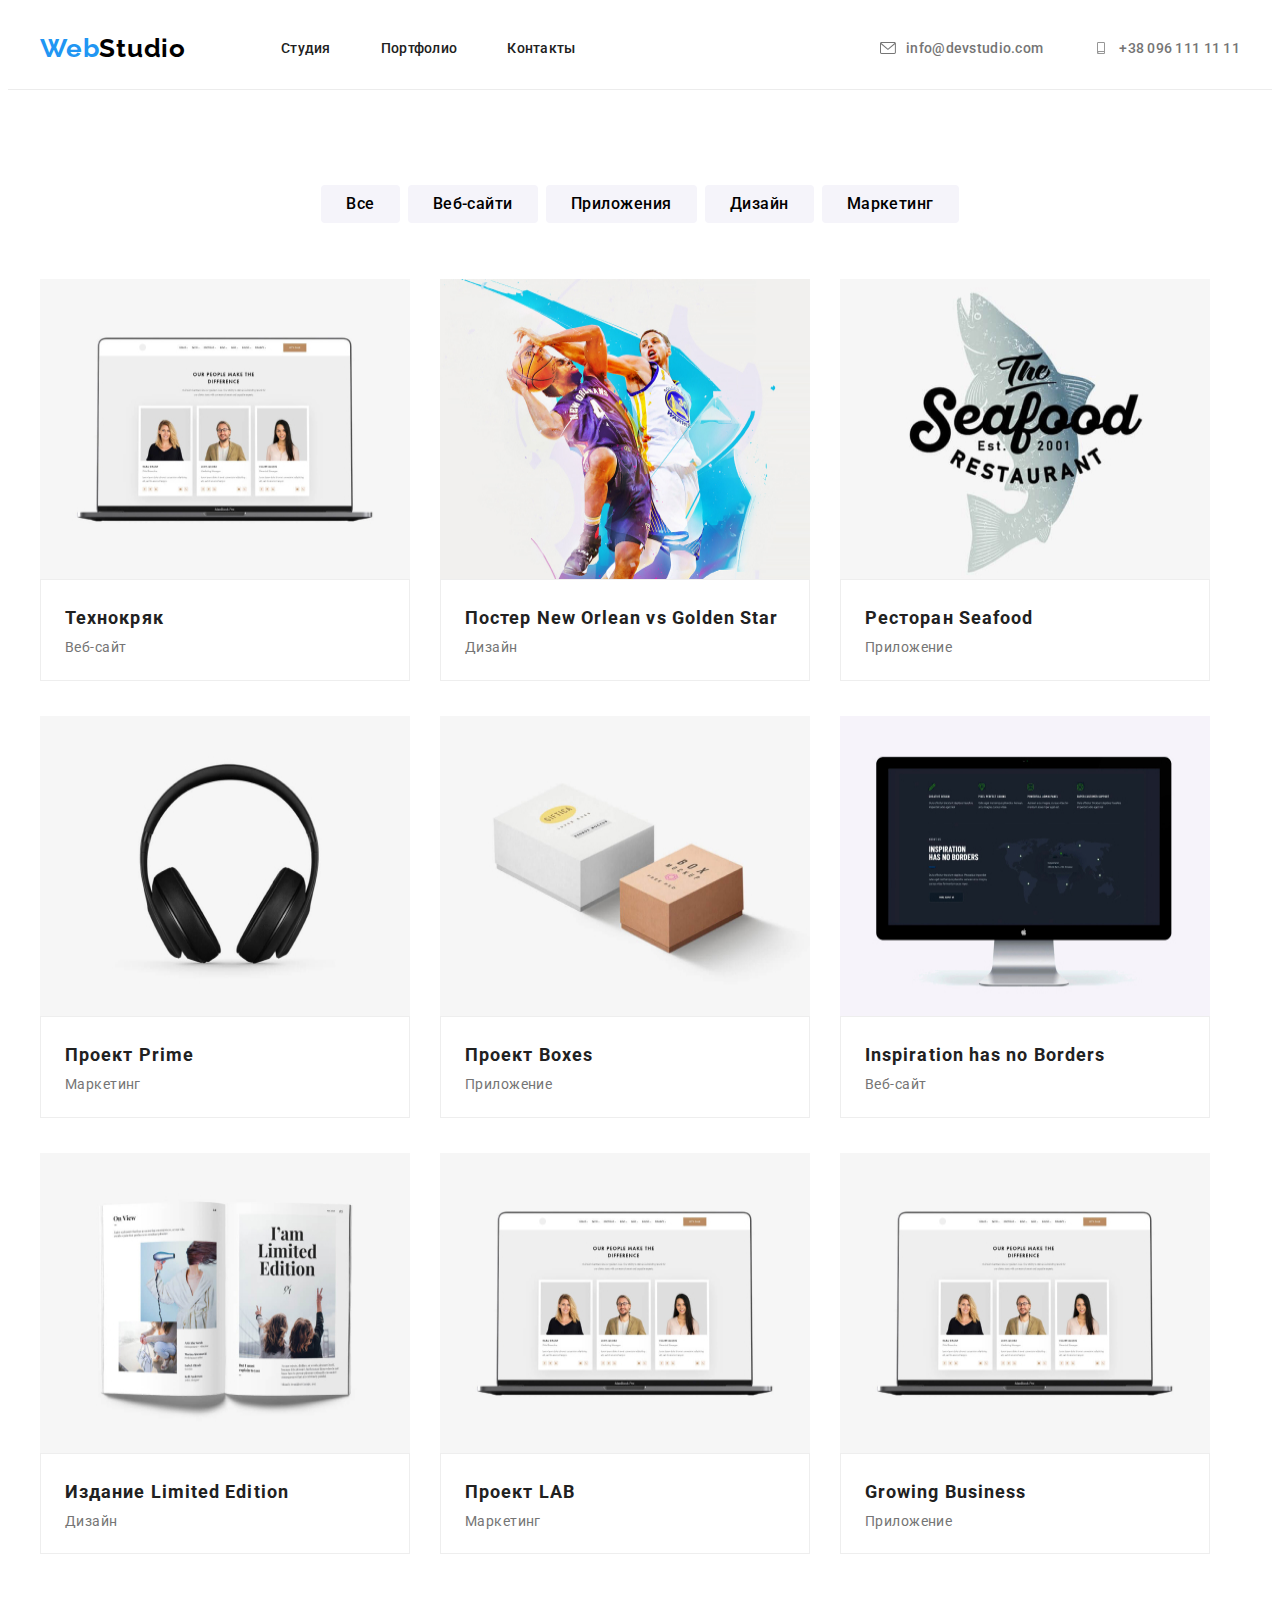
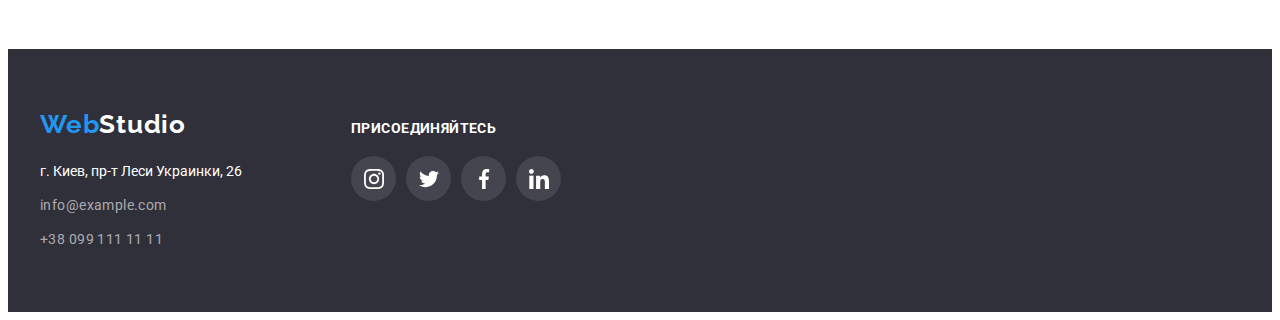
==== portfolio.html @ 41126c17 "Add files via upload" ====
<!DOCTYPE html>
<html lang="en">
<head>
    <meta charset="UTF-8">
    <meta http-equiv="X-UA-Compatible" content="IE=edge">
    <meta name="viewport" content="width=device-width, initial-scale=1.0">
    <link rel="preconnect" href="https://fonts.gstatic.com">
    <link href="https://fonts.googleapis.com/css2?family=Raleway:wght@700&family=Roboto:wght@400;500;700;900&display=swap" rel="stylesheet">
    <link rel="stylesheet" href="https://cdnjs.cloudflare.com/ajax/libs/modern-normalize/1.0.0/modern-normalize.min.css" integrity="sha512-ISS7cAi1PEhQ8jnbJpJZMd29NlhNj4AWYyLOSp2CE/CsHxTCu+r+t0D2yoJudVrd0/8fTVPUVDzY5Tvli75u/g==" crossorigin="anonymous" referrerpolicy="no-referrer">
    <link rel="stylesheet" href="./css/styles.css">
    <title>Portfolio</title>
</head>
<body>
    <header class="header">
        <div class="container header-container">
        <nav class="header-nav">
                <a class="main-link" href="index.html" target="_blank" rel="noopener noreferrer"><span class="slice-logo">Web</span>Studio</a>
                <ul class="header-nav-list list">
                    <li class="header-nav-list-item">
                        <a class="header-nav-list-link link" href="./index.html">Студия</a>
                    </li>
                    <li class="header-nav-list-item">
                        <a class="header-nav-list-link link" href="./portfolio.html">Портфолио</a>
                    </li>
                    <li class="header-nav-list-item">
                        <a class="header-nav-list-link link" href="">Контакты</a>
                    </li>
                </ul>
        </nav>
        <ul class="header-list list">
            <li class="header-list-item">
                <a class="header-list-link link" href="mailto:info@devstudio.com">
                    <svg class="header-icon">
                        <use href="./image/sprite.svg#icon-mail"></use>
                    </svg>
                    info@devstudio.com
                </a>
            </li>
            <li class="header-list-item">
                <a class="header-list-link link" href="tel:+380961111111">
                    <svg class="header-icon">
                        <use href="./image/sprite.svg#icon-smartphone"></use>
                    </svg>
                    +38 096 111 11 11
                </a>
            </li>
        </ul>
        </div>
    </header>
    <main>
        <!--Portfolio-->
        <section class="sitebar-portfolio">
            <div class="container">
            <!--Sitebar-->
            <ul class="sitebar-list list">
                <li class="sitebar-list-item">
                    <button class="sitebar-list-btn" type="button">Все</button>
                </li>
                <li class="sitebar-list-item">
                    <button class="sitebar-list-btn" type="button">Веб-сайти</button>
                </li>
                <li class="sitebar-list-item">
                    <button class="sitebar-list-btn" type="button">Приложения</button>
                </li>
                <li class="sitebar-list-item">
                    <button class="sitebar-list-btn" type="button">Дизайн</button>
                </li>
                <li class="sitebar-list-item">
                    <button class="sitebar-list-btn" type="button">Маркетинг</button>
                </li>
            </ul>
        <!--Posters-->
            <ul class="siteposters-list list">
                <li class="siteposters-list-item">
                    <a class="siteposters-link link" href="#">
                        <div class="container-overlay">
                            <img class="siteposters-list-img" src="./image/sidebar1.jpg" alt="sidebar-foto" width="370" height="300">
                            <p class="description-siteposters">Технокряк это современная площадка распространения коронавируса. Компании используют эту платформу для цифрового шпионажа и атак на защищённые сервера конкурентов.</p>
                        </div>
                    <div class="siteposters-container-description">
                    <h3 class="siteposters-title">Технокряк</h3>
                    <p class="description">Веб-сайт</p>
                    </div>
                    </a>
                </li>
                <li class="siteposters-list-item">
                    <a class="siteposters-link link" href="#">
                        <div class="container-overlay">
                            <img class="siteposters-list-img" src="./image/sidebar2.jpg" alt="sidebar-foto" width="370" height="300">
                            <p class="description-siteposters">Технокряк это современная площадка распространения коронавируса. Компании используют эту платформу для цифрового шпионажа и атак на защищённые сервера конкурентов.</p>
                        </div>
                        <div class="siteposters-container-description">
                        <h3 class="siteposters-title">Постер New Orlean vs Golden Star</h3>
                        <p class="description">Дизайн</p>             
                        </div>
                    </a>
                </li>
                <li class="siteposters-list-item">
                    <a class="siteposters-link link" href="#">
                        <div class="container-overlay">
                            <img class="siteposters-list-img" src="./image/sidebar3.jpg" alt="sidebar-foto" width="370" height="300">
                            <p class="description-siteposters">Технокряк это современная площадка распространения коронавируса. Компании используют эту платформу для цифрового шпионажа и атак на защищённые сервера конкурентов.</p>
                        </div>
                        <div class="siteposters-container-description">
                        <h3 class="siteposters-title">Ресторан Seafood</h3>
                        <p class="description">Приложение</p>
                        </div>
                    </a>
                </li>
                <li class="siteposters-list-item">
                    <a class="siteposters-link link" href="#">
                        <div class="container-overlay">
                            <img class="siteposters-list-img" src="./image/sidebar4.jpg" alt="sidebar-foto" width="370" height="300">
                            <p class="description-siteposters">Технокряк это современная площадка распространения коронавируса. Компании используют эту платформу для цифрового шпионажа и атак на защищённые сервера конкурентов.</p>
                        </div>
                        <div class="siteposters-container-description">
                        <h3 class="siteposters-title">Проект Prime</h3>
                        <p class="description">Маркетинг</p>
                        </div>
                    </a>
                </li>
                <li class="siteposters-list-item">
                    <a class="siteposters-link link" href="#">
                        <div class="container-overlay">
                            <img class="siteposters-list-img" src="./image/sidebar5.jpg" alt="sidebar-foto" width="370" height="300">
                            <p class="description-siteposters">Технокряк это современная площадка распространения коронавируса. Компании используют эту платформу для цифрового шпионажа и атак на защищённые сервера конкурентов.</p>
                        </div>
                        <div class="siteposters-container-description">
                        <h3 class="siteposters-title">Проект Boxes</h3>
                        <p class="description">Приложение</p>
                        </div>
                    </a>
                </li>
                <li class="siteposters-list-item">
                    <a class="siteposters-link link" href="#">
                        <div class="container-overlay">
                            <img class="siteposters-list-img" src="./image/sidebar6.jpg" alt="sidebar-foto" width="370" height="300">
                            <p class="description-siteposters">Технокряк это современная площадка распространения коронавируса. Компании используют эту платформу для цифрового шпионажа и атак на защищённые сервера конкурентов.</p>
                        </div>
                        <div class="siteposters-container-description">
                        <h3 class="siteposters-title">Inspiration has no Borders</h3>
                        <p class="description">Веб-сайт</p>
                        </div>
                    </a>
                </li>
                <li class="siteposters-list-item">
                    <a class="siteposters-link link" href="#">
                        <div class="container-overlay">
                            <img class="siteposters-list-img" src="./image/sidebar7.jpg" alt="sidebar-foto" width="370" height="300">
                            <p class="description-siteposters">Технокряк это современная площадка распространения коронавируса. Компании используют эту платформу для цифрового шпионажа и атак на защищённые сервера конкурентов.</p>
                        </div>
                        <div class="siteposters-container-description">
                        <h3 class="siteposters-title">Издание Limited Edition</h3>
                        <p class="description">Дизайн</p>
                        </div>
                    </a>
                </li>
                <li class="siteposters-list-item">
                    <a class="siteposters-link link" href="#">
                        <div class="container-overlay">
                            <img class="siteposters-list-img" src="./image/sidebar1.jpg" alt="sidebar-foto" width="370" height="300">
                            <p class="description-siteposters">Технокряк это современная площадка распространения коронавируса. Компании используют эту платформу для цифрового шпионажа и атак на защищённые сервера конкурентов.</p>
                        </div>
                        <div class="siteposters-container-description">
                        <h3 class="siteposters-title">Проект LAB</h3>
                        <p class="description">Маркетинг</p>
                        </div>
                    </a>
                </li>
                <li class="siteposters-list-item">
                    <a class="siteposters-link link" href="#">
                        <div class="container-overlay">
                            <img class="siteposters-list-img" src="./image/sidebar1.jpg" alt="sidebar-foto" width="370" height="300">
                            <p class="description-siteposters">Технокряк это современная площадка распространения коронавируса. Компании используют эту платформу для цифрового шпионажа и атак на защищённые сервера конкурентов.</p>
                        </div>
                        <div class="siteposters-container-description">
                        <h3 class="siteposters-title">Growing Business</h3>
                        <p class="description description-posters">Приложение</p>
                        </div>
                    </a>
                </li>
            </ul>
            </div>
        </section>
    </main>
    <footer class="footer">
        <div class="container footer-container">
            <div class="contact-inform">
            <h2 class="visually-hidden">Контакты</h2>
            <a class="main-link" href="index.html" target="_blank" rel="noopener noreferrer"><span class="slice-logo">Web</span><span class="second-slice">Studio</span></a>
            <address class="address">
                <ul class="address-list list">
                    <li class="address-list-item">
                        <a class="address-list-map link" href="https://goo.gl/maps/zjP7LFx5Mfz4ZJ1J9" target="_blank" rel="noopener noreferrer">г. Киев, пр-т Леси Украинки, 26</a>
                    </li>
                    <li class="address-list-item">
                        <a class="address-list-contact link" href="mailto:info@example.com">info@example.com</a>
                    </li>
                    <li class="address-list-item">
                        <a class="address-list-contact link" href="tel:+380991111111">+38 099 111 11 11</a>
                    </li>
                </ul>
            </address>
            </div>
            <div class="contact-social-networks">
                <p class="title-social-networks">присоединяйтесь</p>
                    <div class="container-footer-social-networks">
                    <a class="footer-social-networks link" href="#">
                        <svg class="footer-social-networks-icon">
                            <use href="./image/sprite.svg#icon-instagram"></use>
                        </svg>
                    </a>
                    <a class="footer-social-networks link" href="#">
                        <svg class="footer-social-networks-icon">
                            <use href="./image/sprite.svg#icon-twitter"></use>
                        </svg>
                    </a>
                    <a class="footer-social-networks link" href="#">
                        <svg class="footer-social-networks-icon">
                            <use href="./image/sprite.svg#icon-facebook"></use>
                        </svg>
                    </a>
                    <a class="footer-social-networks link" href="#">
                        <svg class="footer-social-networks-icon">
                            <use href="./image/sprite.svg#icon-linkedin"></use>
                        </svg>
                    </a>
                </div>
            </div>
        </div>
</footer>
</body>
</html>
---- css/styles.css ----
:root{
  --accent-color: #2196F3;
}

h1,
h2,
h3,
h4,
h5,
h6,
p{
  margin-top: 0;
  margin-bottom: 0;
}

ul,
ol{
  margin-bottom: 0;
  margin-top: 0;
  padding-left: 0;
}

img{
  display: block;
}

body{
    font-family: 'Roboto', sans-serif;
    color: #212121;
}

.link {
  text-decoration: none;
}

.list{
    list-style: none;
}

.link:focus,
.link:hover{
  color: var(--accent-color);
  transition-duration: 250ms;
  transition-timing-function: cubic-bezier(0.4, 0, 0.2, 1);
}
/*======Header=======*/
.header{
  padding: 25px 0;
  border-bottom: 1px solid rgba(236, 236, 236, 1);
}
.header-container{
  display: flex;
  align-items: center;
  justify-content: space-between;
}

.header-nav{
  display: flex;
  align-items: center;
}

.main-link{
  font-family: 'Raleway', sans-serif;
  font-weight: bold;
  font-size: 26px;
  line-height: 1.19;
  letter-spacing: 0.03em;
  text-decoration: none;
  color: black;

  margin-right: 95px;
}

.main-link .slice-logo{
  color: var(--accent-color);
}

.header-nav-list{
  display: flex;
}

.header-nav-list-item{
  font-weight: 500;
  font-size: 14px;
  line-height: 1.4;
  letter-spacing: 0.02em;
  position: relative;
}

.header-nav-list-item:not(:last-child){
  margin-right: 50px;
}

.header-nav-list-link{
  color: #212121;
  position: relative;
}
.studio-hover{
  position: relative;
}
.studio-hover::after{
  content: "";
  display: block;
  border-radius: 2px;
  height: 4px;
  background-color: teal;
  position: absolute;
  bottom: 0;
  left: 0;
}

/* .header-nav-list-item .link:hover::after{
  content: "";
  display: block;
  border-radius: 2px;
  height: 4px;
  background-color: teal;
  position: relative;
  margin-top: 30px;
} */

.header-list{
  display: flex;
}

.header-icon{
  width: 16px;
  height: 12px;
  margin-right: 10px;
  fill: #757575;

}

.header-list-item:not(:last-child){
  margin-right: 50px;
}

.header-list-link{
  font-weight: 500;
  font-size: 14px;
  line-height: 1.4;
  letter-spacing: 0.02em;
  color: #757575;

  display: flex;
  align-items: center;
}

.link:hover .header-icon,
.link:focus .header-icon{
  fill: var(--accent-color);
  transition-duration: 250ms;
  transition-timing-function: cubic-bezier(0.4, 0, 0.2, 1);
}
/*=====END Header=====*/

/*=====Hero section=====*/
.hero{
  padding: 200px 0;
  background-image: linear-gradient(
  rgba(47, 48, 58, 0.4), 
  rgba(47, 48, 58, 0.4)), url(../image/hero-bg.jpg);
  background-repeat: no-repeat;
  background-color: #C4C4C4;
  background-size: 1600px;
}
.hero-title{
  font-weight: 900;
  font-size: 44px;
  line-height: 1.36;
  letter-spacing: 0.06em;
  text-transform: uppercase;
  color: #ffffff;
  
  width: 700px;
  text-align: center;
  margin-left: auto;
  margin-right: auto;
  margin-bottom: 30px;
}

.hero-btn{
  font-family: 'Roboto', sans-serif;
  font-weight: bold;
  font-size: 16px;
  line-height: 1.8;
  min-height: 50px;
  min-width: 200px;
  color: white;
  background-color: #2196F3;
  border-radius: 4px;
  display: block;
  margin: 0 auto;
  padding: 10px 35px;
}

.hero-btn:hover,
.hero-btn:focus{
  background-color: #188CE8;
  cursor: pointer;
  transition-duration: 250ms;
  transition-timing-function: cubic-bezier(0.4, 0, 0.2, 1);
}
/*=====End hero section=====*/

/*=====Skills section=====*/
.skills{
  padding: 95px 0;
}

.skills-list{
  display: flex;
  justify-content: space-between;
}

.skills-list-item{
  width: 270px;
}

.container-skills-icon{
  display: flex;
  width: 270px;
  height: 120px;
  margin-bottom: 30px;
  border-radius: 4px;
  background: #F5F4FA;
  justify-content: center;
  align-items: center;
}

.skills-icon{
  width: 70px;
  height: 70px;
}
.skills-list-title{
  font-weight: bold;
  font-size: 14px;
  line-height: 1.4;
  letter-spacing: 0.03em;
  text-transform: uppercase;

  margin-bottom: 10px;
}
/*=====End skills section=====*/

/*=====Employment section======*/
.employment{
  padding-bottom: 95px;
}

.employment-list{
  display: flex;
}

.employment-list-item:not(:last-child){
  margin-right: 30px;
}

.conteiner-employment-list-item{
  position: relative;
}
.title-employment-img{
font-weight: bold;
font-size: 14px;
line-height: 16px;
text-align: center;
letter-spacing: 0.03em;
text-transform: uppercase;
color: #ffffff;

padding: 30px;
background: rgba(47, 48, 58, 0.8);
position: absolute;
bottom: 0;
left: 0;
height: 70px;
width: 100%;
}
/*=====End employment section=====*/

/*=====Team section=====*/
.team{
  padding: 95px 0;
  background-color: #F5F4FA;
}

.team-list{
  display: flex;
  flex-wrap: wrap;
  margin-top: -50px;
  margin-left: -30px;
}

.team-list-item{
  width: 270px;
  background-color: white;
  box-shadow: 0px 1px 3px rgba(0, 0, 0, 0.12), 0px 1px 1px rgba(0, 0, 0, 0.14), 0px 2px 1px rgba(0, 0, 0, 0.2);
  border-radius: 0px 0px 4px 4px; 
  margin-top: 50px;
  margin-left: 30px;
  padding-bottom: 30px;
  }

.team-list-name{
  font-weight: 500;
  font-size: 16px;
  line-height: 1.19;
  letter-spacing: 0.03em;
  text-align: center;
  margin-top: 30px;
}

.description-proffeshion{
  text-align: center;
  margin-top: 10px;
  margin-bottom: 15px;
}

.container-social-link{
  width: 210px;
  height: 50px;
  margin: 0 auto;
  display: flex;
  justify-content: space-between;
}

.social-link{
  display: flex;
  width: 45px;
  height: 45px;
  border-radius: 50%;
  color: white;
  justify-content: center;
  align-items: center;
}

.social-link:hover,
.social-link:focus{
  background-color: var(--accent-color);
  transition-duration: 250ms;
  transition-timing-function: cubic-bezier(0.4, 0, 0.2, 1);
}

.social-link:hover .social-link-icon,
.social-link:focus .social-link-icon{
  fill: white;
  transition-duration: 250ms;
  transition-timing-function: cubic-bezier(0.4, 0, 0.2, 1);
}

.social-link-icon{
  width: 20px;
  height: 20px;
  fill: #AFB1B8;
}
/*======End team section====*/

/*======Regular costumers section=====*/
.costumers{
  padding: 95px 0;
}

.customers-list{
  display: flex;
  margin-top: -50px;
  margin-right: -30px;
}

.company-container{
  display: flex;
  width: 170px;
  height: 92px;
  border: 1px solid #AFB1B8;
  border-radius: 4px;
  margin-top: 50px;
  margin-right: 30px;
  justify-content: center;
  align-items: center;
  background-color: transparent;
}

.company-container:hover,
.company-container:focus{
  border-color: #2196F3;
  transition-duration: 250ms;
  transition-timing-function: cubic-bezier(0.4, 0, 0.2, 1);
}

.company-container:hover .company-icon-svg,
.company-container:focus .company-icon-svg{
  fill: #2196F3;
  transition-duration: 250ms;
  transition-timing-function: cubic-bezier(0.4, 0, 0.2, 1);
}

.company-icon-svg{
  width: 106px;
  height: 60px;
  fill: #afb1b8;
}

/*======Footer======*/
.footer{
  padding: 60px 0;
  background-color: #2F303A;
}
.footer-container{
  display: flex;
  align-items: baseline;
}
.contact-inform{
  margin-right: 70px;
}
.address{
  font-style: normal;
  margin-top: 20px;
}

.second-slice{
  color: #ffffff;
}
.address-list-item:not(:first-child){
  margin-top: 10px;
}
.address-list-map{
  font-weight: normal;
  font-size: 14px;
  line-height: 1.7;
  color: white;
  }

.address-list-contact{
  font-weight: normal;
  font-size: 14px;
  line-height: 1.7;
  letter-spacing: 0.03em;
  color: rgba(255, 255, 255, 0.6);
  }

  .title-social-networks{
    font-weight: bold;
    font-size: 14px;
    line-height: 16px;
    letter-spacing: 0.03em;
    text-transform: uppercase;
    color: white;
  }

  .container-footer-social-networks{
    display: flex;
  }
  .footer-social-networks{
    display: flex;
    width: 45px;
    height: 45px;
    border-radius: 50%;
    justify-content: center;
    align-items: center;
    background: rgba(255, 255, 255, 0.1);
    margin-top: 20px;
  }
  .footer-social-networks:not(:last-child){
    margin-right: 10px;
  }
  .footer-social-networks:hover,
  .footer-social-networks:focus{
    background: var(--accent-color);
    transition-duration: 250ms;
    transition-timing-function: cubic-bezier(0.4, 0, 0.2, 1);
  }
  .footer-social-networks-icon{
    width: 20px;
    height: 20px;
    fill: white;
  }
  /*=====End footer=======*/

  /*======sitebar-portfolio======*/
  .sitebar-portfolio{
    padding-top: 95px;
    padding-bottom: 95px;
  }

  /*=====Sitebar======*/
  .sitebar-list{
    display: flex;
    justify-content: center;
    margin-bottom: 56px;
  }

  .sitebar-list-item:not(:last-child){
    margin-right: 8px;
  }
  .sitebar-list-btn{
    font-family: 'Roboto', sans-serif;
    font-weight: 500;
    font-size: 16px;
    line-height: 1.625;
    text-align: center;
    letter-spacing: 0.03em;
    background-color: #F5F4FA;
    border-radius: 4px;
    border: none;
    padding: 6px 25px;
  }

  .sitebar-list-btn:hover,
  .sitebar-list-btn:focus,
  .sitebar-list-btn:active{
    background-color: var(--accent-color);
    cursor: pointer;
    color: white;
    transition-duration: 250ms;
    transition-timing-function: cubic-bezier(0.4, 0, 0.2, 1);
  }
  /*=====End sidebar======*/

  /*=====Siteposters======*/
  .siteposters-list{
    display: flex;
    margin-top: -35px;
    margin-left: -30px;
    flex-wrap: wrap;
  }
  .siteposters-list-item{
    margin-top: 35px;
    margin-left: 30px;
  }

  .siteposters-link:hover .description-siteposters,
  .siteposters-link:focus .description-siteposters{
    transform: translateY(0%);
  }
  .container-overlay{
    position: relative;
    overflow: hidden;
  }
  .description-siteposters{
    font-weight: normal;
    font-size: 18px;
    line-height: 28px;
    letter-spacing: 0.03em;
    color: #ffffff;

    position: absolute;
    padding: 65px 25px;
    background-color: rgba(33, 150, 243, 0.9);;
    top: 0%;
    left: 0%;
    width: 100%;
    height: 100%;
    overflow: auto;
    transform: translateY(100%);
    transition-property: transform;    
    transition-duration: 250ms;
    transition-timing-function: cubic-bezier(0.4, 0, 0.2, 1);
  }
  .siteposters-list-item:hover{
    cursor: pointer;
    box-shadow: 0px 1px 1px 
    rgba(0, 0, 0, 0.12), 0px 4px 4px 
    rgba(0, 0, 0, 0.06), 1px 4px 6px 
    rgba(0, 0, 0, 0.16);
    transition-duration: 250ms;
    transition-timing-function: cubic-bezier(0.4, 0, 0.2, 1);
  }
  .siteposters-title{
    font-weight: bold;
    font-size: 18px;
    line-height: 2;
    letter-spacing: 0.06em;
    color: #212121;
  }
  .siteposters-container-description{
    padding: 20px 24px;
    border: 1px solid rgba(238, 238, 238, 1);
  } 
  /*=====End siteposters=====*/

  /*======Components=======*/
  .description{
    font-weight: normal;
    font-size: 14px;
    line-height: 1.7;
    letter-spacing: 0.03em;
    color: #757575;;
    }
    
  .visually-hidden {
    position: absolute;
    width: 1px;
    height: 1px;
    margin: -1px;
    border: 0;
    padding: 0;
    
    white-space: nowrap;
    clip-path: inset(100%);
    clip: rect(0 0 0 0);
    overflow: hidden;
    }

    .section-title{
      font-weight: bold;
      font-size: 36px;
      line-height: 1.17;
      letter-spacing: 0.03em;
      text-align: center;
      margin-bottom: 50px;
    }

    .container{
      width: 1200px;
      padding: 0 15px;
      margin: 0 auto;
    }
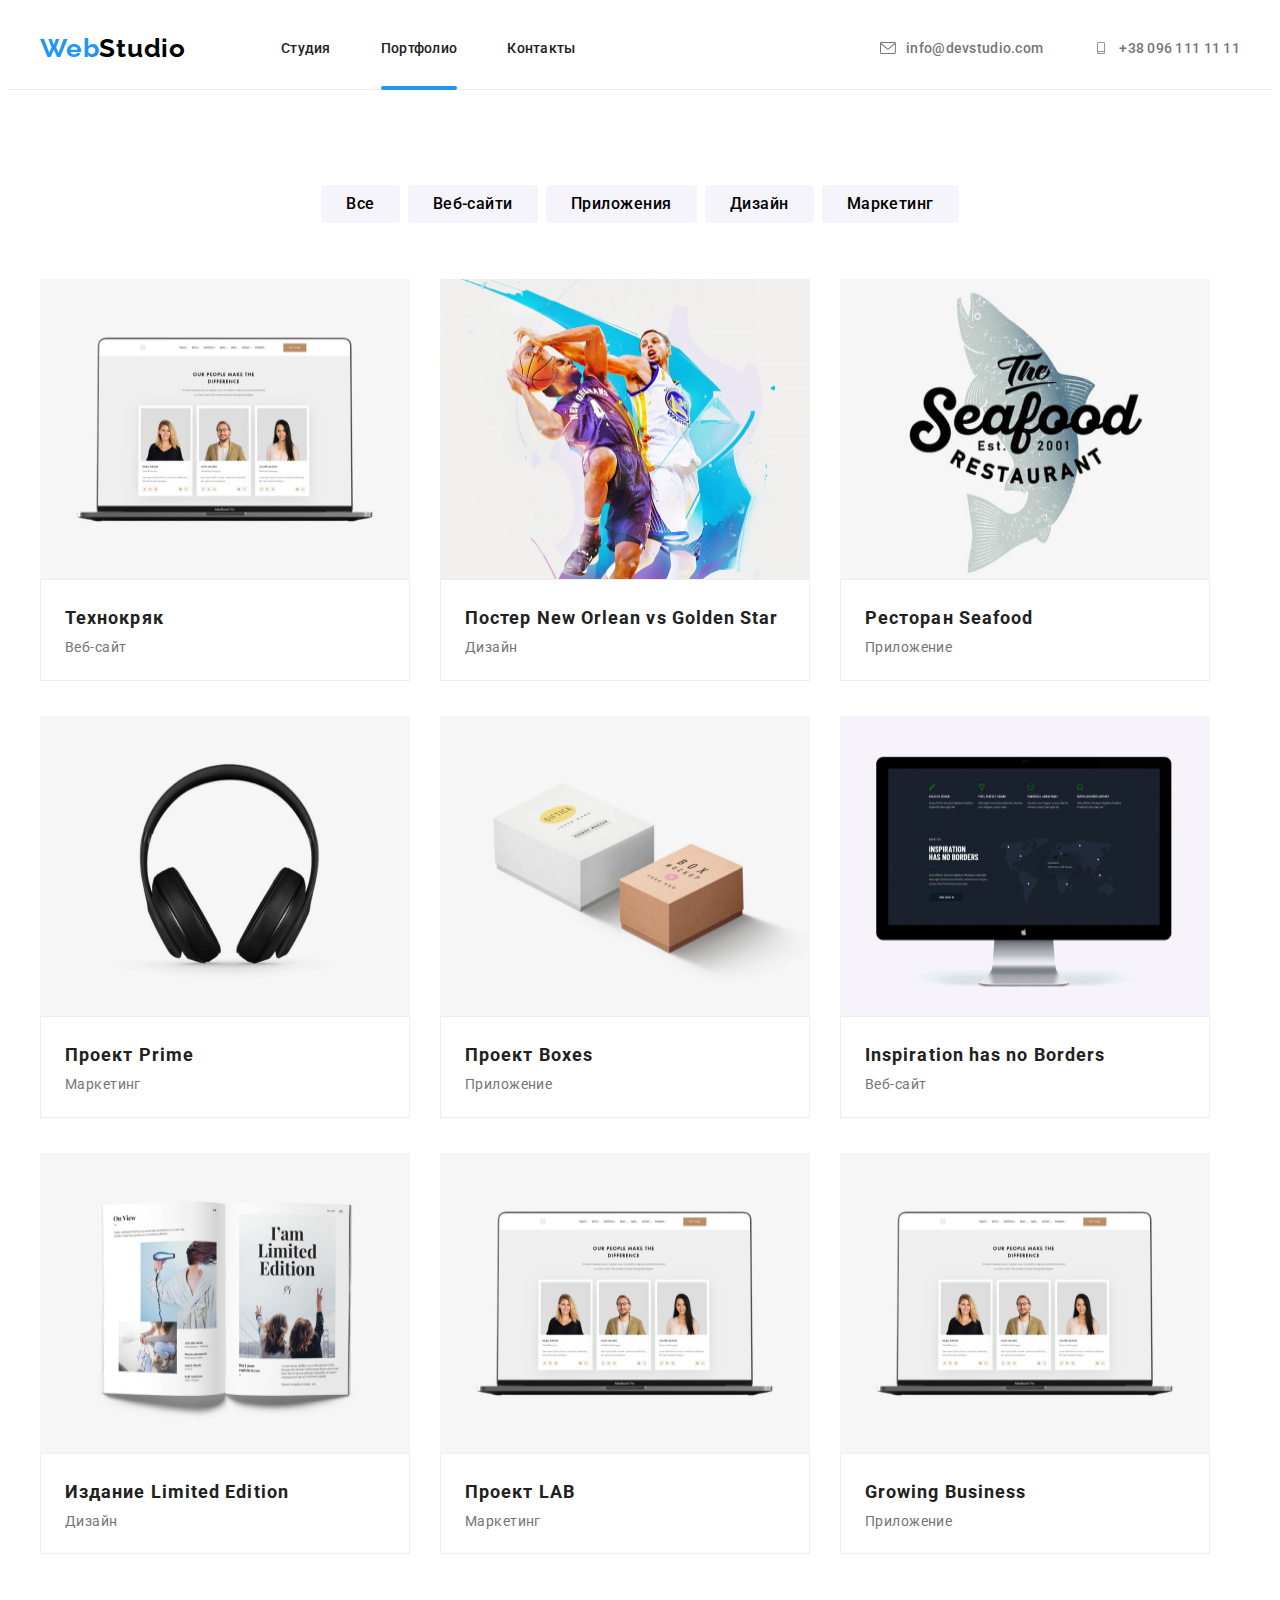
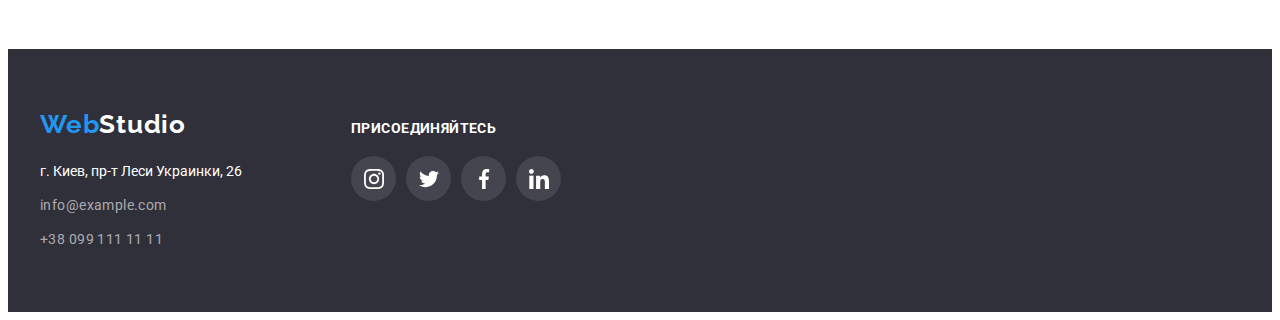
==== commit b999d121: "goit homework 5" ====
--- a/portfolio.html
+++ b/portfolio.html
@@ -20,7 +20,7 @@
                         <a class="header-nav-list-link link" href="./index.html">Студия</a>
                     </li>
                     <li class="header-nav-list-item">
-                        <a class="header-nav-list-link link" href="./portfolio.html">Портфолио</a>
+                        <a class="header-nav-list-link  portfolio-after link" href="./portfolio.html">Портфолио</a>
                     </li>
                     <li class="header-nav-list-item">
                         <a class="header-nav-list-link link" href="">Контакты</a>
--- a/css/styles.css
+++ b/css/styles.css
@@ -98,15 +98,28 @@
 .studio-hover{
   position: relative;
 }
-.studio-hover::after{
+.studio-after::after{
   content: "";
   display: block;
   border-radius: 2px;
   height: 4px;
-  background-color: teal;
+  background-color: var(--accent-color);
   position: absolute;
-  bottom: 0;
-  left: 0;
+  width: 100%;
+  top: 46px;
+}
+.portfolio-after{
+  position: relative;
+}
+.portfolio-after::after{
+  content: "";
+  display: block;
+  border-radius: 2px;
+  height: 4px;
+  background-color: var(--accent-color);
+  position: absolute;
+  width: 100%;
+  top: 46px;
 }
 
 /* .header-nav-list-item .link:hover::after{
@@ -576,6 +589,57 @@
     border: 1px solid rgba(238, 238, 238, 1);
   } 
   /*=====End siteposters=====*/
+
+  /*======Modal window*/
+
+.backdrop{
+  position: fixed;
+  top: 0;
+  left: 0;
+  width: 100vw;
+  height: 100vh;
+  background-color: rgba(0, 0, 0, 0.2);;
+  z-index: 100;
+
+  transition: opacity 250ms linear, visibility 250ms linear;
+}
+.modal-window{
+  width: 530px;
+  height: 580px;
+  background-color: rgba(255, 255, 255, 1);
+  position: absolute;
+  top: 50%;
+  left: 50%;
+  transform: translate(-50%, -50%);
+  box-shadow: 0px 1px 3px rgba(0, 0, 0, 0.12), 0px 1px 1px rgba(0, 0, 0, 0.14), 0px 2px 1px rgba(0, 0, 0, 0.2);
+  border-radius: 4px; 
+}
+
+.close-btn{
+  display: flex;
+  justify-content: center;
+  align-items: center;
+
+  position: absolute;
+  top: 8px;
+  right: 8px;
+
+  height: 30px;
+  width: 30px;
+  border-radius: 50%;
+  border-color: rgba(0, 0, 0, 0.1);
+  cursor: pointer;
+  background-color: transparent;
+}
+.close-icon{
+  width: 18px;
+  height: 18px;
+}
+.is-hidden{
+  opacity: 0;
+  visibility: 0;
+  pointer-events: none;
+}
 
   /*======Components=======*/
   .description{
